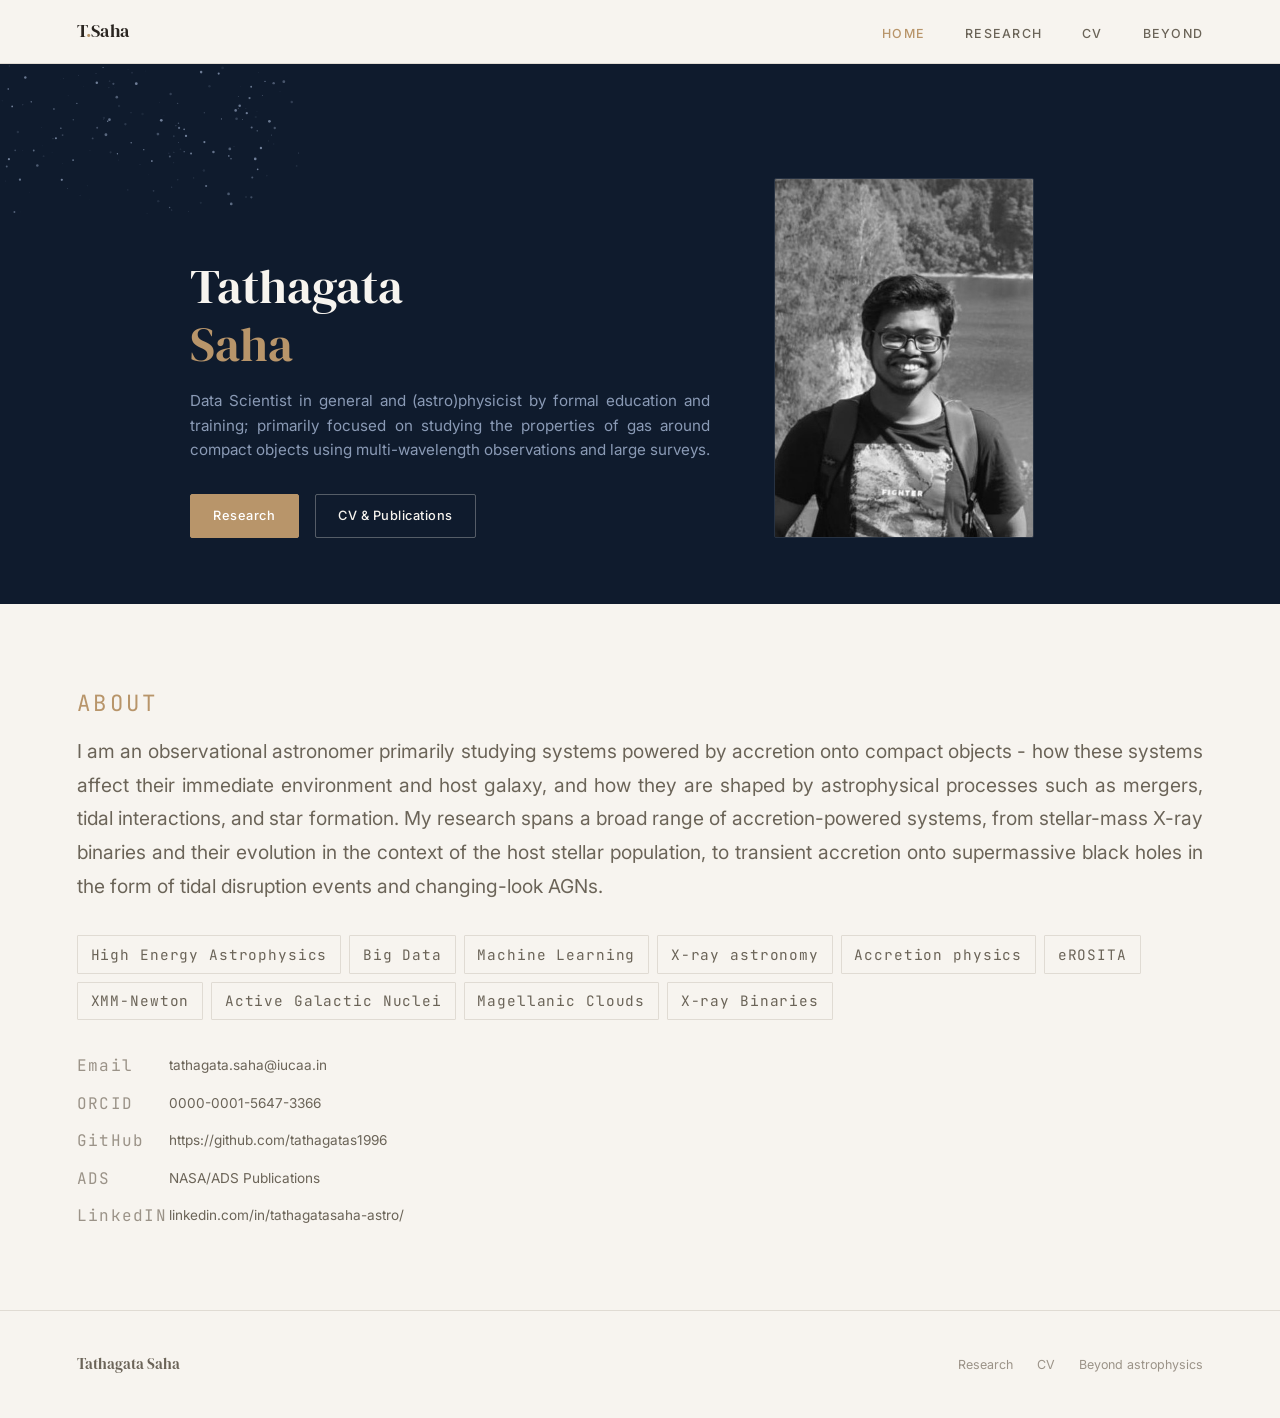
==== index.html @ ab6974c8 "astro_tsaha1996.html --> index.html" ====
<!DOCTYPE html>
<html lang="en">
<head>
  <meta charset="UTF-8" />
  <meta name="viewport" content="width=device-width, initial-scale=1.0" />
  <title>tsaha@astro</title>
  <link rel="preconnect" href="https://fonts.googleapis.com">
  <link rel="preconnect" href="https://fonts.gstatic.com" crossorigin>
  <link href="https://fonts.googleapis.com/css2?family=DM+Serif+Display:ital@0;1&family=Inter:wght@300;400;500&family=JetBrains+Mono:wght@400;500&display=swap" rel="stylesheet">
  <link rel="stylesheet" href="style.css">
</head>
<body>

  <nav>
    <a href="index.html" class="nav-logo">T<span>.</span>Saha</a>
    <ul class="nav-links">
      <li><a href="index.html" class="active">Home</a></li>
      <li><a href="research.html">Research</a></li>
      <li><a href="cv.html">CV</a></li>
      <li><a href="beyond.html">Beyond</a></li>
    </ul>
  </nav>

  <div class="page">

    <!-- ── HERO ── -->
    <div class="hero">
      <canvas id="stars"></canvas>
      <div class="hero-content">
        <div class="hero-inner">
          <div>
            <span class="hero-eyebrow"></span>
            <h1>Tathagata<br><em>Saha</em></h1>
            <p class="hero-role">
              Data Scientist in general and (astro)physicist by formal education and training; primarily focused 
              on studying the properties of gas around compact objects using multi-wavelength observations and large surveys.
            </p>
            <div class="hero-links">
              <a href="research.html" class="btn btn-accent">Research</a>
              <a href="cv.html" class="btn btn-ghost">CV &amp; Publications</a>
            </div>
          </div>
          <img src="photos/TS_photo2.jpeg" alt="Tathagata Saha" style="width:260px;height:360px;object-fit:cover;border-radius:2px;border:1px solid rgba(255,255,255,0.1);" />
        </div>
      </div>
    </div>

    <!-- ── ABOUT ── -->
    <section class="section">
      <div class="container">
        <span class="eyebrow">About</span>
        <div class="about-grid">
          <div>
            <div class="about-bio">
              <p>
                I am an observational astronomer primarily studying systems powered by accretion onto compact objects - 
                how these systems affect their immediate environment and host galaxy, and how they are shaped by astrophysical 
                processes such as mergers, tidal interactions, and star formation. My research spans a broad range of 
                accretion-powered systems, from stellar-mass X-ray binaries and their evolution in the context of the host 
                stellar population, to transient accretion onto supermassive black holes in the form of tidal disruption events 
                and changing-look AGNs.
              </p>
            </div>

            <div class="interest-tags">
              <span class="tag">High Energy Astrophysics</span>
              <span class="tag">Big Data</span>
              <span class="tag">Machine Learning</span>
              <span class="tag">X-ray astronomy</span>
              <span class="tag">Accretion physics</span>
              <span class="tag">eROSITA</span>
              <span class="tag">XMM-Newton</span>
              <span class="tag">Active Galactic Nuclei</span>
              <span class="tag">Magellanic Clouds</span>
              <span class="tag">X-ray Binaries</span>
            </div>

            <div class="profile-links">
              <a href="mailto:tathagata.saha@iucaa.in" class="profile-link">
                <span class="profile-link-label">Email</span>
                tathagata.saha@iucaa.in
              </a>
              <a href="https://orcid.org/0000-0001-5647-3366" target="_blank" class="profile-link">
                <span class="profile-link-label">ORCID</span>
                0000-0001-5647-3366
              </a>
              <a href="https://github.com/tathagatas1996" target="_blank" class="profile-link">
                <span class="profile-link-label">GitHub</span>
                https://github.com/tathagatas1996
              </a>
              <a href="https://ui.adsabs.harvard.edu/search/filter_author_facet_hier_fq_author=NOT&filter_author_facet_hier_fq_author=(*%3A*%20NOT%20author_facet_hier%3A%221%2FSaha%2C%20T%2FSaha%2C%20Timo%20T%22)&filter_author_facet_hier_fq_author=author_facet_hier%3A%220%2FHalder%2C%20S%22&filter_property_fq_property=AND&filter_property_fq_property=property%3A%22refereed%22&fq=%7B!type%3Daqp%20v%3D%24fq_database%7D&fq=%7B!type%3Daqp%20v%3D%24fq_property%7D&fq=%7B!type%3Daqp%20v%3D%24fq_author%7D&fq_author=((*%3A*%20NOT%20author_facet_hier%3A%221%2FSaha%2C%20T%2FSaha%2C%20Timo%20T%22)%20NOT%20author_facet_hier%3A%220%2FHalder%2C%20S%22)&fq_database=database%3Aastronomy&fq_property=(property%3A%22refereed%22)&q=-docs(7a801bd828c899e63b64bc1c3acf485a)%20-docs(64dbdacc08d48df9ea419e4cd76e8936)%20%20author%3A%22Saha%2CT%22&sort=date%20desc%2C%20bibcode%20desc&p_=0" target="_blank" class="profile-link">
                <span class="profile-link-label">ADS</span>
                NASA/ADS Publications
              </a>
              <a href="https://www.linkedin.com/in/tathagatasaha-astro/" target="_blank" class="profile-link">
                <span class="profile-link-label">LinkedIN</span>
                linkedin.com/in/tathagatasaha-astro/
              </a>
            </div>
          </div>

        </div>
      </div>
    </section>

  </div>

  <footer>
    <span class="footer-name">Tathagata Saha</span>
    <div class="footer-links">
      <a href="research.html">Research</a>
      <a href="cv.html">CV</a>
      <a href="beyond.html">Beyond astrophysics</a>
    </div>
  </footer>

  <script>
    const canvas = document.getElementById('stars');
    const ctx = canvas.getContext('2d');
    let stars = [];

    function resize() {
      canvas.width = canvas.offsetWidth;
      canvas.height = canvas.offsetHeight;
    }

    function init() {
      stars = [];
      for (let i = 0; i < 160; i++) {
        stars.push({
          x: Math.random() * canvas.width,
          y: Math.random() * canvas.height,
          r: Math.random() * 1.2 + 0.2,
          a: Math.random(),
          speed: Math.random() * 0.003 + 0.001,
          phase: Math.random() * Math.PI * 2
        });
      }
    }

    function draw(t) {
      ctx.clearRect(0, 0, canvas.width, canvas.height);
      stars.forEach(s => {
        const alpha = (Math.sin(t * s.speed + s.phase) + 1) / 2 * 0.7 + 0.1;
        ctx.beginPath();
        ctx.arc(s.x, s.y, s.r, 0, Math.PI * 2);
        ctx.fillStyle = `rgba(138, 154, 181, ${alpha})`;
        ctx.fill();
      });
      requestAnimationFrame(draw);
    }

    window.addEventListener('resize', () => { resize(); init(); });
    resize(); init();
    requestAnimationFrame(draw);

    if (window.matchMedia('(prefers-reduced-motion: reduce)').matches) {
      cancelAnimationFrame(draw);
      ctx.clearRect(0, 0, canvas.width, canvas.height);
    }
  </script>

</body>
</html>
---- style.css ----
*, *::before, *::after { box-sizing: border-box; margin: 0; padding: 0; }

:root {
  --bg: #f7f4ef;
  --bg-dark: #0f1b2d;
  --text: #2a2520;
  --text-muted: #6b6458;
  --text-light: #9b9388;
  --text-slate: #8a9ab5;
  --accent: #b8956a;
  --accent-light: #f0e8dc;
  --accent-dark: #8a6d4a;
  --border: #e0dbd3;
  --border-dark: #1e3050;
  --navy: #0f1b2d;
  --serif: 'DM Serif Display', Georgia, serif;
  --sans: 'Inter', system-ui, sans-serif;
  --mono: 'JetBrains Mono', monospace;
  --nav-h: 64px;
  --max: 900px;
  --rule: 1px solid var(--border);
}

html { scroll-behavior: smooth; font-size: 16px; }
body { background: var(--bg); color: var(--text); font-family: var(--sans); line-height: 1.75; -webkit-font-smoothing: antialiased; }

/* ── SCROLLBAR ── */
::-webkit-scrollbar { width: 4px; }
::-webkit-scrollbar-track { background: var(--bg); }
::-webkit-scrollbar-thumb { background: var(--border); border-radius: 2px; }

/* ── NAV ── */
nav {
  position: fixed; top: 0; left: 0; right: 0; height: var(--nav-h);
  background: rgba(247, 244, 239, 0.93);
  backdrop-filter: blur(12px);
  border-bottom: var(--rule);
  display: flex; align-items: center; justify-content: space-between;
  padding: 0 max(2rem, 6vw);
  z-index: 200;
}
.nav-logo {
  font-family: var(--serif); font-size: 1.1rem;
  color: var(--text); text-decoration: none;
  letter-spacing: 0.01em;
}
.nav-logo span { color: var(--accent); }
.nav-links { display: flex; gap: 2.5rem; list-style: none; }
.nav-links a {
  font-size: 0.78rem; font-weight: 500;
  text-transform: uppercase; letter-spacing: 0.1em;
  color: var(--text-muted); text-decoration: none;
  transition: color 0.2s;
}
.nav-links a:hover, .nav-links a.active { color: var(--accent); }

/* ── LAYOUT ── */
.page { padding-top: var(--nav-h); }
.container { max-width: 1400px; margin: 0 auto; padding: 0 max(2rem, 6vw); }
.section { padding: 5rem 0; }
.section + .section { border-top: var(--rule); }

/* ── TYPE ── */
h1, h2, h3 { font-family: var(--serif); font-weight: 400; color: var(--text); }
h2 { font-size: 2rem; margin-bottom: 0.3rem; }
.eyebrow {
  font-family: var(--mono); font-size: 1.4rem;
  letter-spacing: 0.15em; text-transform: uppercase;
  color: var(--accent); margin-bottom: 0.75rem; display: block;
}
.section-intro { color: var(--text-muted); font-size: 0.95rem; margin-bottom: 3rem; max-width: 860px; text-align: justify;}

/* ── HERO (index) ── */
.hero {
  background: var(--navy);
  min-height: 60vh;
  display: flex; flex-direction: column; justify-content: center;
  padding: calc(var(--nav-h) + 2rem) max(2rem, 6vw) 3rem;
  position: relative; overflow: hidden;
}
.hero canvas { position: absolute; inset: 0; pointer-events: none; }
.hero-content { position: relative; z-index: 2; max-width: var(--max); margin: 0 auto; width: 100%; }
.hero-eyebrow {
  font-family: var(--mono); font-size: 1.0rem;
  letter-spacing: 0.15em; text-transform: uppercase;
  color: var(--text-slate); margin-bottom: 1.5rem; display: block;
}
.hero h1 {
  font-size: clamp(2rem, 4vw, 3rem);
  font-weight: 300;
  color: #f7f4ef; line-height: 1.2; margin-bottom: 1rem;
}
.hero h1 em { color: var(--accent); font-style: normal; }
.hero-role {
  font-size: 0.95rem; color: var(--text-slate);
  margin-bottom: 2rem; line-height: 1.6; max-width: 520px; text-align: justify
}
.hero-links { display: flex; gap: 1rem; flex-wrap: wrap; }

/* ── PHOTO PLACEHOLDER ── */
.photo-wrap {
  width: 260px; height: 360px;
  border: 1px solid var(--border-dark);
  border-radius: 2px;
  display: flex; flex-direction: column;
  align-items: center; justify-content: center;
  gap: 0.75rem;
  color: var(--text-slate); font-size: 0.75rem;
  font-family: var(--mono); letter-spacing: 0.05em;
  text-align: center; padding: 1.5rem;
  flex-shrink: 0;
}
.photo-wrap svg { opacity: 0.4; }
.hero-inner { display: flex; gap: 4rem; align-items: flex-end; }

/* ── BUTTONS ── */
.btn {
  display: inline-flex; align-items: center; gap: 0.4em;
  padding: 0.6rem 1.4rem; border-radius: 2px;
  font-size: 0.8rem; font-family: var(--sans); font-weight: 500;
  text-decoration: none; letter-spacing: 0.04em;
  transition: all 0.2s; cursor: pointer; border: 1px solid transparent;
}
.btn-accent { background: var(--accent); color: #fff; border-color: var(--accent); }
.btn-accent:hover { background: var(--accent-dark); border-color: var(--accent-dark); }
.btn-ghost { background: transparent; color: #f7f4ef; border-color: rgba(247,244,239,0.3); }
.btn-ghost:hover { border-color: var(--accent); color: var(--accent); }
.btn-outline { background: transparent; color: var(--accent); border-color: var(--accent); }
.btn-outline:hover { background: var(--accent-light); }

/* ── ABOUT (index) ── */
.about-grid { display: grid; grid-template-columns: 1fr; max-width: 150%; gap: 4rem; align-items: start; }
.about-bio { font-size: 1.2rem; color: var(--text-muted); text-align: justify; }
.about-bio p + p { margin-top: 1.1rem; }
.about-photo {
  width: 220px; height: 300px;
  border: 1px solid var(--border);
  border-radius: 2px;
  display: flex; flex-direction: column;
  align-items: center; justify-content: center;
  gap: 0.6rem; color: var(--text-light);
  font-size: 0.72rem; font-family: var(--mono);
  letter-spacing: 0.05em; text-align: center; padding: 1rem;
  background: var(--accent-light);
}

/* INTERESTS */
.interest-tags { display: flex; flex-wrap: wrap; gap: 0.5rem; margin-top: 2rem; }
.tag {
  font-family: var(--mono); font-size: 0.9rem;
  letter-spacing: 0.06em; padding: 0.35rem 0.8rem;
  border: 1px solid var(--border); border-radius: 1px;
  color: var(--text-muted); background: transparent;
  transition: all 0.2s;
}
.tag:hover { border-color: var(--accent); color: var(--accent); }

/* ── EXTERNAL LINKS ── */
.profile-links { display: flex; flex-direction: column; gap: 0.6rem; margin-top: 2rem; }
.profile-link {
  display: flex; align-items: center; gap: 0.75rem;
  font-size: 0.85rem; color: var(--text-muted); text-decoration: none;
  transition: color 0.2s;
}
.profile-link:hover { color: var(--accent); }
.profile-link-label { font-family: var(--mono); font-size: 1.0rem; letter-spacing: 0.08em; color: var(--text-light); width: 80px; flex-shrink: 0; }

/* ── RESEARCH PAGE ── */
.research-block {  font-size: 1.05rem; color: var(--text-muted); max-width: 1000px; line-height: 1.85; text-align: justify;}
.research-block h3 { font-size: 1.4rem; margin-bottom: 0.75rem; }
.vertical-rule { border-left: 2px solid var(--accent); padding-left: 1.5rem; }
.instrument-list { display: flex; flex-wrap: wrap; gap: 0.5rem; margin-top: 1rem; }

/* ── PUBLICATIONS ── */
.pub-list { display: flex; flex-direction: column; gap: 0; }
.pub {
  padding: 1.75rem 0;
  border-bottom: var(--rule);
  display: grid; grid-template-columns: 60px 1fr; gap: 0 1.5rem;
}
.pub:first-child { border-top: var(--rule); }
.pub-year { font-family: var(--mono); font-size: 0.72rem; color: var(--text-light); padding-top: 0.25rem; }
.pub h3 { font-family: var(--sans); font-size: 0.975rem; font-weight: 500; line-height: 1.45; margin-bottom: 0.35rem; }
.pub-authors { font-size: 0.82rem; color: var(--text-muted); margin-bottom: 0.6rem; }
.pub-authors strong { color: var(--text); }
.pub-venue { font-family: var(--mono); font-size: 0.68rem; letter-spacing: 0.06em; color: var(--accent); margin-bottom: 0.6rem; display: block; }
.pub-links { display: flex; gap: 1rem; }
.pub-link { font-size: 0.78rem; font-weight: 500; color: var(--accent); text-decoration: none; border-bottom: 1px solid transparent; transition: border-color 0.2s; }
.pub-link:hover { border-color: var(--accent); }

/* ── CV PAGE ── */
.cv-grid { display: grid; grid-template-columns: 80px 1fr; gap: 0 3rem; max-width: 200%; }
.cv-sidebar { border-right: var(--rule); padding-right: 2rem; }
.cv-nav { list-style: none; display: flex; flex-direction: column; gap: 0.35rem; position: sticky; top: calc(var(--nav-h) + 2rem); }
.cv-nav a { font-size: 0.78rem; color: var(--text-muted); text-decoration: none; transition: color 0.2s; }
.cv-nav a:hover { color: var(--accent); }
.cv-body { padding-left: 0; }
.cv-section { margin-bottom: 3rem; }
.cv-section-title { font-family: var(--mono); font-size: 0.68rem; letter-spacing: 0.15em; text-transform: uppercase; color: var(--accent); border-bottom: var(--rule); padding-bottom: 0.5rem; margin-bottom: 1.5rem; }
.cv-item { display: grid; grid-template-columns: 120px 1fr; gap: 0 1.5rem; margin-bottom: 1.25rem; }
.cv-year { font-family: var(--mono); font-size: 0.72rem; color: var(--text-light); padding-top: 0.2rem; }
.cv-item h3 { font-family: var(--sans); font-size: 0.95rem; font-weight: 500; margin-bottom: 0.2rem; }
.cv-item p { font-size: 0.85rem; color: var(--text-muted); }

/* ── BEYOND PAGE ── */
.beyond-bio { font-size: 1.05rem; color: var(--text-muted); max-width: 800px; line-height: 1.85; text-align: justify; }
.beyond-bio p + p { margin-top: 1.1rem; }
.photo-theme { margin-bottom: 6rem; }
.photo-theme-title { font-family: var(--serif); font-size: 1.3rem; margin-bottom: 0.4rem; }
.photo-theme-sub { font-size: 0.82rem; color: var(--text-light); font-family: var(--mono); letter-spacing: 0.06em; margin-bottom: 1.5rem; display: block; }
.photo-grid { display: grid; grid-template-columns: repeat(8, 8fr); gap: 1.8rem; row-gap: 2.8rem; }
.photo-slot {
  aspect-ratio: 4/3; background: var(--accent-light);
  border: 1px dashed var(--border); border-radius: 2px;
  display: flex; flex-direction: column; align-items: center; justify-content: center;
  gap: 0.5rem; color: var(--text-light); font-size: 0.7rem;
  font-family: var(--mono); text-align: center; padding: 1rem;
}
.photo-slot-city { font-size: 0.65rem; letter-spacing: 0.08em; text-transform: uppercase; color: var(--text-light); }

/* ── FOOTER ── */
footer {
  border-top: var(--rule); padding: 2.5rem max(2rem, 6vw);
  display: flex; align-items: center; justify-content: space-between; flex-wrap: wrap; gap: 1rem;
}
.footer-name { font-family: var(--serif); font-size: 0.95rem; color: var(--text-muted); }
.footer-links { display: flex; gap: 1.5rem; }
.footer-links a { font-size: 0.78rem; color: var(--text-light); text-decoration: none; transition: color 0.2s; }
.footer-links a:hover { color: var(--accent); }

/* ── RESPONSIVE ── */
@media (max-width: 680px) {
  .about-grid { grid-template-columns: 1fr; }
  .about-photo { width: 100%; }
  .hero-inner { flex-direction: column; gap: 2rem; }
  .photo-wrap { width: 100%; height: 240px; }
  .cv-grid { grid-template-columns: 1fr; }
  .cv-sidebar { border-right: none; border-bottom: var(--rule); padding-right: 0; padding-bottom: 1.5rem; margin-bottom: 1.5rem; }
  .cv-nav { flex-direction: row; flex-wrap: wrap; gap: 0.75rem; position: static; }
  .pub { grid-template-columns: 1fr; }
  .pub-year { margin-bottom: 0.25rem; }
  .cv-item { grid-template-columns: 1fr; }
}
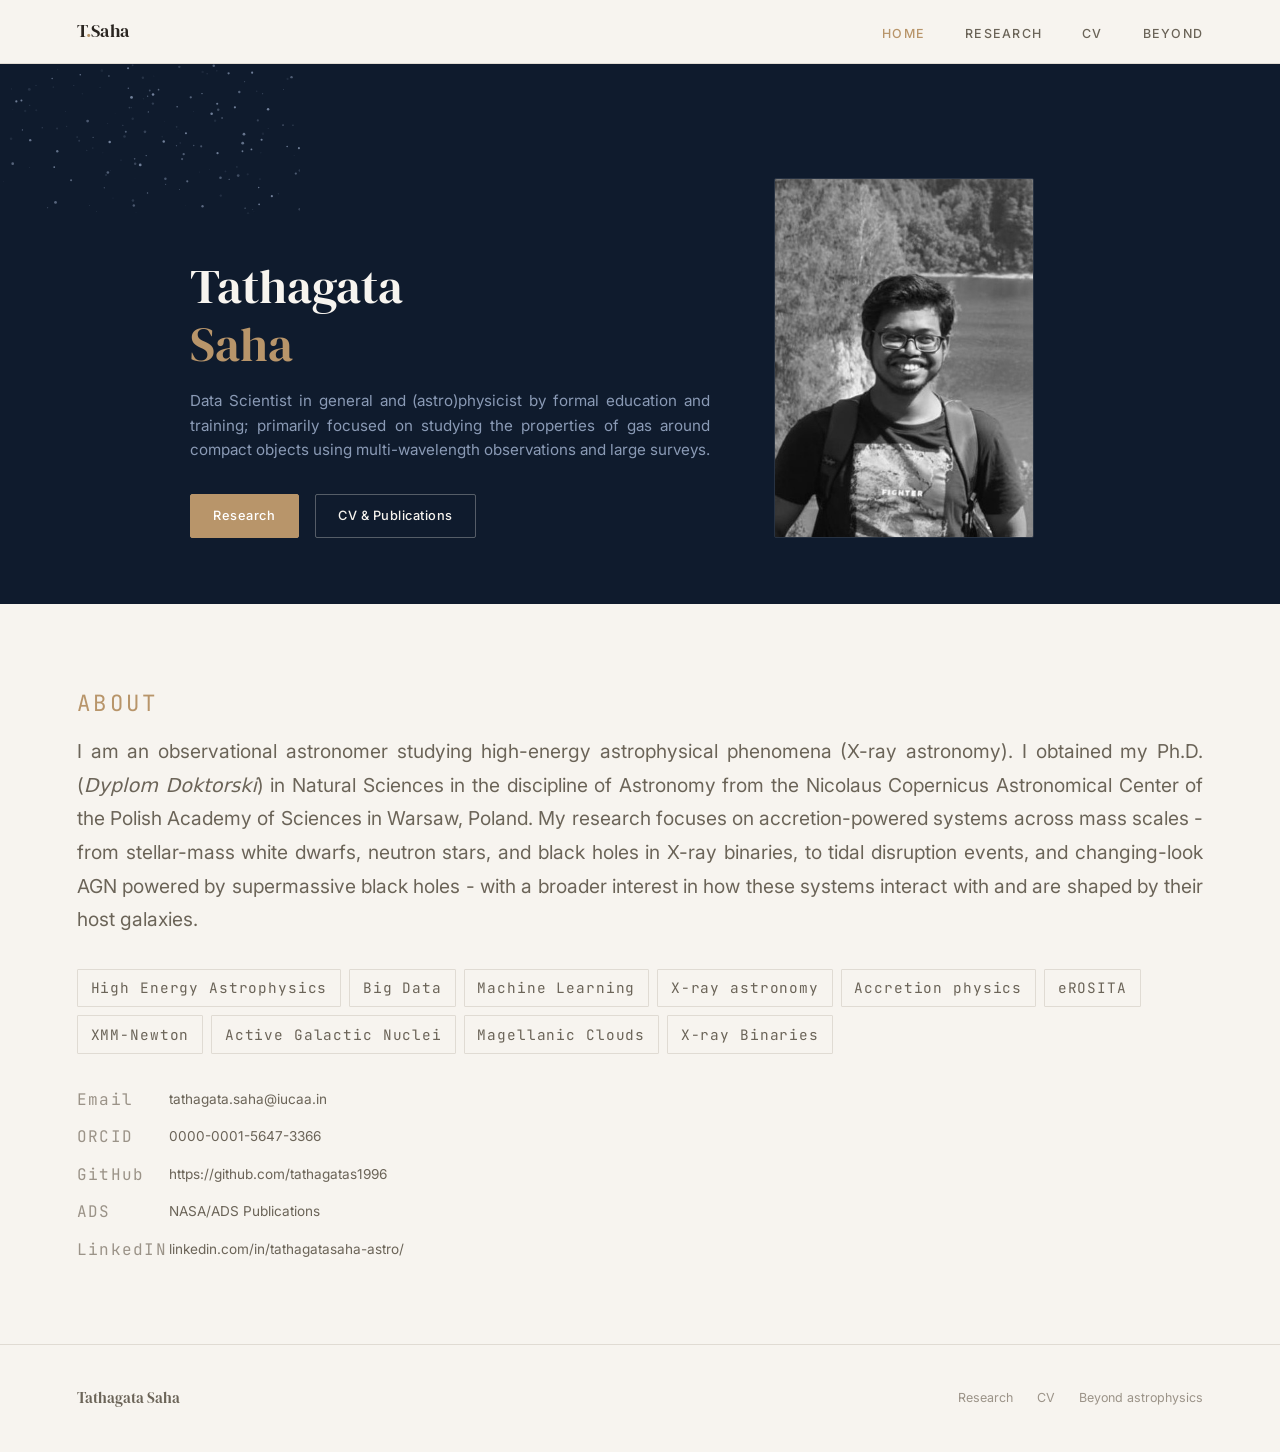
==== commit 7ed2da53: "index page modified Sept 2, 2026." ====
--- a/index.html
+++ b/index.html
@@ -53,12 +53,13 @@
           <div>
             <div class="about-bio">
               <p>
-                I am an observational astronomer primarily studying systems powered by accretion onto compact objects - 
-                how these systems affect their immediate environment and host galaxy, and how they are shaped by astrophysical 
-                processes such as mergers, tidal interactions, and star formation. My research spans a broad range of 
-                accretion-powered systems, from stellar-mass X-ray binaries and their evolution in the context of the host 
-                stellar population, to transient accretion onto supermassive black holes in the form of tidal disruption events 
-                and changing-look AGNs.
+                  I am an observational astronomer studying high-energy astrophysical phenomena (X-ray astronomy). 
+                  I obtained my Ph.D. (<em>Dyplom Doktorski</em>) in Natural Sciences in the discipline of Astronomy 
+                  from the Nicolaus Copernicus Astronomical Center of the Polish Academy of Sciences in Warsaw, Poland. 
+                  My research focuses on accretion-powered systems across mass scales - from stellar-mass white dwarfs, 
+                  neutron stars, and black holes in X-ray binaries, to tidal disruption events, and 
+                  changing-look AGN powered by supermassive black holes - with a broader interest in how these systems 
+                  interact with and are shaped by their host galaxies.
               </p>
             </div>
 
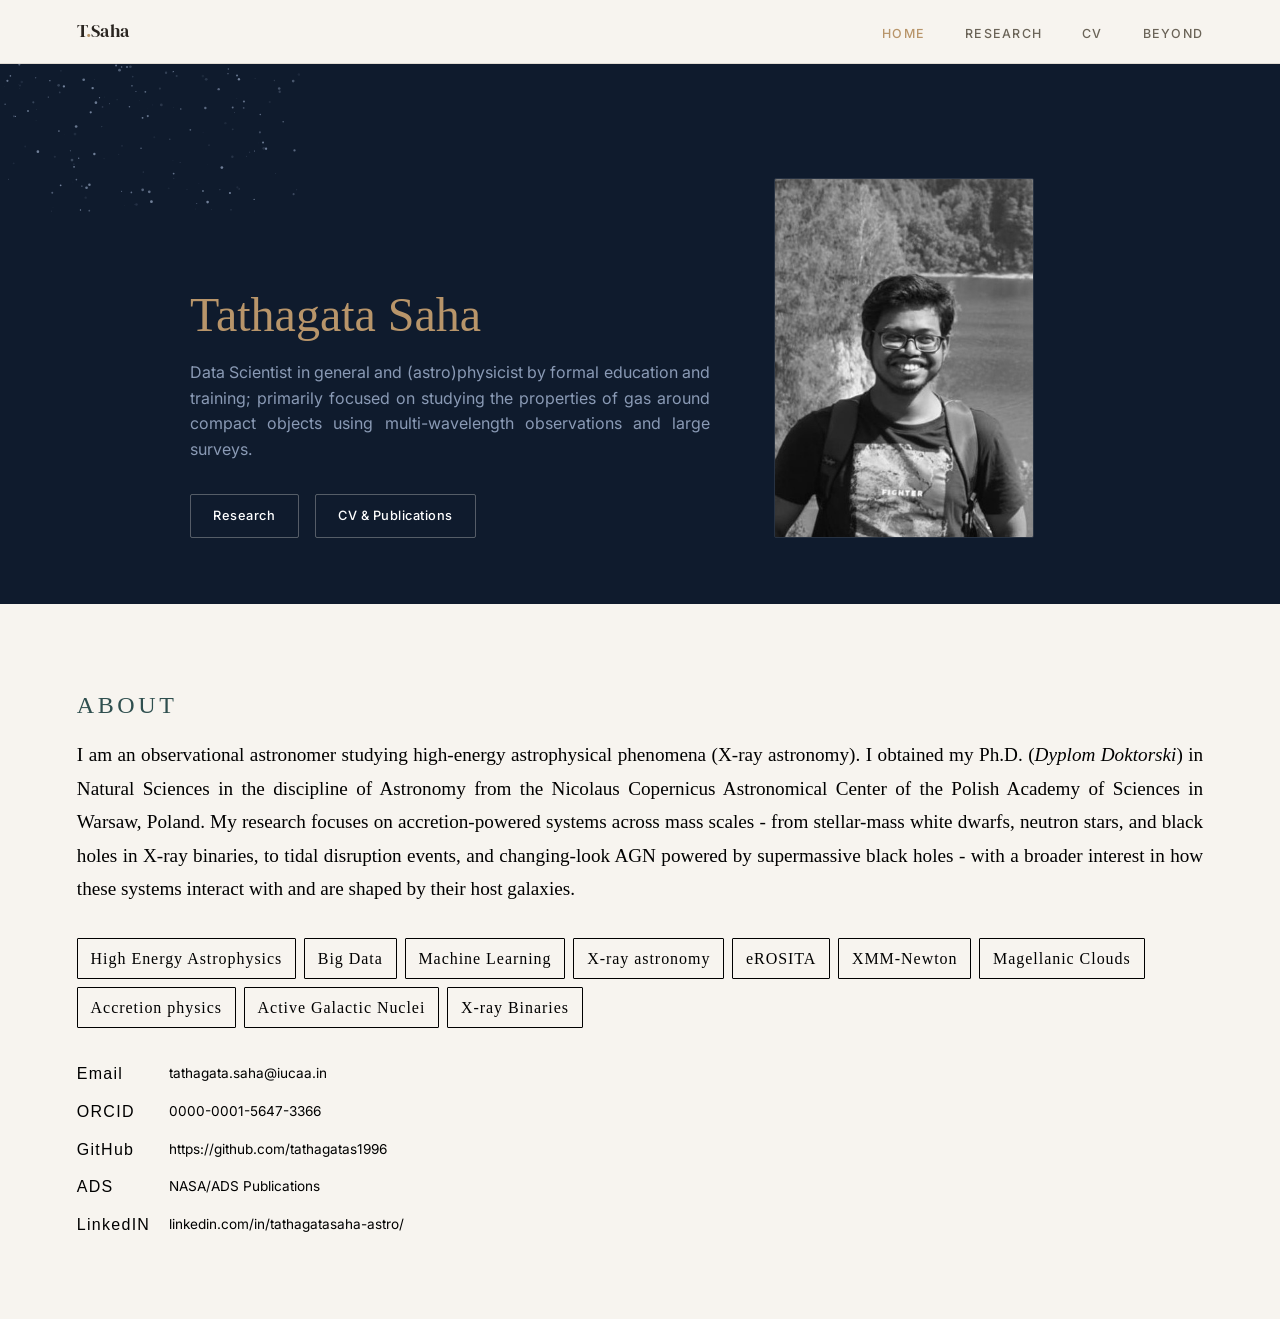
==== commit 772b62b5: "Formatting changes." ====
--- a/index.html
+++ b/index.html
@@ -30,14 +30,14 @@
         <div class="hero-inner">
           <div>
             <span class="hero-eyebrow"></span>
-            <h1>Tathagata<br><em>Saha</em></h1>
-            <p class="hero-role">
+            <h1 style="font-family: Garamond"><em> Tathagata Saha</em></h1>
+            <p class="hero-role" style="font-size: 1.0rem;">
               Data Scientist in general and (astro)physicist by formal education and training; primarily focused 
               on studying the properties of gas around compact objects using multi-wavelength observations and large surveys.
             </p>
             <div class="hero-links">
-              <a href="research.html" class="btn btn-accent">Research</a>
-              <a href="cv.html" class="btn btn-ghost">CV &amp; Publications</a>
+              <a href="research.html" class="btn btn-ghost" style="color:white">Research</a>
+              <a href="cv.html" class="btn btn-ghost" style="color:white">CV &amp; Publications</a>
             </div>
           </div>
           <img src="photos/TS_photo2.jpeg" alt="Tathagata Saha" style="width:260px;height:360px;object-fit:cover;border-radius:2px;border:1px solid rgba(255,255,255,0.1);" />
@@ -48,10 +48,10 @@
     <!-- ── ABOUT ── -->
     <section class="section">
       <div class="container">
-        <span class="eyebrow">About</span>
+        <span class="eyebrow" style="font-size: 1.5rem; font-family: Calibri; color: darkslategray">About</span>
         <div class="about-grid">
           <div>
-            <div class="about-bio">
+            <div class="about-bio" style="font-family: Calibri;color:black; font-size: 1.2rem">
               <p>
                   I am an observational astronomer studying high-energy astrophysical phenomena (X-ray astronomy). 
                   I obtained my Ph.D. (<em>Dyplom Doktorski</em>) in Natural Sciences in the discipline of Astronomy 
@@ -64,37 +64,37 @@
             </div>
 
             <div class="interest-tags">
-              <span class="tag">High Energy Astrophysics</span>
-              <span class="tag">Big Data</span>
-              <span class="tag">Machine Learning</span>
-              <span class="tag">X-ray astronomy</span>
-              <span class="tag">Accretion physics</span>
-              <span class="tag">eROSITA</span>
-              <span class="tag">XMM-Newton</span>
-              <span class="tag">Active Galactic Nuclei</span>
-              <span class="tag">Magellanic Clouds</span>
-              <span class="tag">X-ray Binaries</span>
+              <span class="tag" style="font-family: Calibri; color:black; font-size: 1.0rem">High Energy Astrophysics</span>
+              <span class="tag" style="font-family: Calibri; color:black; font-size: 1.0rem">Big Data</span>
+              <span class="tag" style="font-family: Calibri; color:black; font-size: 1.0rem">Machine Learning</span>
+              <span class="tag" style="font-family: Calibri; color:black; font-size: 1.0rem">X-ray astronomy</span>
+              <span class="tag" style="font-family: Calibri; color:black; font-size: 1.0rem">eROSITA</span>
+              <span class="tag" style="font-family: Calibri; color:black; font-size: 1.0rem">XMM-Newton</span>
+              <span class="tag" style="font-family: Calibri; color:black; font-size: 1.0rem">Magellanic Clouds</span>
+              <span class="tag" style="font-family: Calibri; color:black; font-size: 1.0rem">Accretion physics</span>
+              <span class="tag" style="font-family: Calibri; color:black; font-size: 1.0rem">Active Galactic Nuclei</span>
+              <span class="tag" style="font-family: Calibri; color:black; font-size: 1.0rem">X-ray Binaries</span>
             </div>
 
             <div class="profile-links">
-              <a href="mailto:tathagata.saha@iucaa.in" class="profile-link">
-                <span class="profile-link-label">Email</span>
+              <a href="mailto:tathagata.saha@iucaa.in" class="profile-link", style="color:black">
+                <span class="profile-link-label" style="font-family:Arial, sans-serif; color:black">Email</span>
                 tathagata.saha@iucaa.in
               </a>
-              <a href="https://orcid.org/0000-0001-5647-3366" target="_blank" class="profile-link">
-                <span class="profile-link-label">ORCID</span>
+              <a href="https://orcid.org/0000-0001-5647-3366" target="_blank" class="profile-link", style="color:black">
+                <span class="profile-link-label" style="font-family:Arial, sans-serif; color:black">ORCID</span>
                 0000-0001-5647-3366
               </a>
-              <a href="https://github.com/tathagatas1996" target="_blank" class="profile-link">
-                <span class="profile-link-label">GitHub</span>
+              <a href="https://github.com/tathagatas1996" target="_blank" class="profile-link", style="color:black">
+                <span class="profile-link-label" style="font-family:Arial, sans-serif; color:black">GitHub</span>
                 https://github.com/tathagatas1996
               </a>
-              <a href="https://ui.adsabs.harvard.edu/search/filter_author_facet_hier_fq_author=NOT&filter_author_facet_hier_fq_author=(*%3A*%20NOT%20author_facet_hier%3A%221%2FSaha%2C%20T%2FSaha%2C%20Timo%20T%22)&filter_author_facet_hier_fq_author=author_facet_hier%3A%220%2FHalder%2C%20S%22&filter_property_fq_property=AND&filter_property_fq_property=property%3A%22refereed%22&fq=%7B!type%3Daqp%20v%3D%24fq_database%7D&fq=%7B!type%3Daqp%20v%3D%24fq_property%7D&fq=%7B!type%3Daqp%20v%3D%24fq_author%7D&fq_author=((*%3A*%20NOT%20author_facet_hier%3A%221%2FSaha%2C%20T%2FSaha%2C%20Timo%20T%22)%20NOT%20author_facet_hier%3A%220%2FHalder%2C%20S%22)&fq_database=database%3Aastronomy&fq_property=(property%3A%22refereed%22)&q=-docs(7a801bd828c899e63b64bc1c3acf485a)%20-docs(64dbdacc08d48df9ea419e4cd76e8936)%20%20author%3A%22Saha%2CT%22&sort=date%20desc%2C%20bibcode%20desc&p_=0" target="_blank" class="profile-link">
-                <span class="profile-link-label">ADS</span>
+              <a href="https://ui.adsabs.harvard.edu/search/filter_author_facet_hier_fq_author=NOT&filter_author_facet_hier_fq_author=(*%3A*%20NOT%20author_facet_hier%3A%221%2FSaha%2C%20T%2FSaha%2C%20Timo%20T%22)&filter_author_facet_hier_fq_author=author_facet_hier%3A%220%2FHalder%2C%20S%22&filter_property_fq_property=AND&filter_property_fq_property=property%3A%22refereed%22&fq=%7B!type%3Daqp%20v%3D%24fq_database%7D&fq=%7B!type%3Daqp%20v%3D%24fq_property%7D&fq=%7B!type%3Daqp%20v%3D%24fq_author%7D&fq_author=((*%3A*%20NOT%20author_facet_hier%3A%221%2FSaha%2C%20T%2FSaha%2C%20Timo%20T%2２)%２０NOT％２０author_facet_hier％３Ａ％２２０％２ＦHalder％２Ｃ％２０S％２２)&fq_database=database％３Aastronomy&fq_property=(property％３Ａ％２２refereed％２２)&q=-docs(7a801bd828c899e63b64bc1c3acf485a)%２０-docs(64dbdacc08d48df9ea419e4cd76e8936)%２０％２０author％３Ａ％２２Saha％２CT％２２&sort=date％２０desc％２C％２０bibcode％２０desc&p_=0" target="_blank" class="profile-link" style="color:black">
+                <span class="profile-link-label" style="font-family:Arial, sans-serif; color:black">ADS</span>
                 NASA/ADS Publications
               </a>
-              <a href="https://www.linkedin.com/in/tathagatasaha-astro/" target="_blank" class="profile-link">
-                <span class="profile-link-label">LinkedIN</span>
+              <a href="https://www.linkedin.com/in/tathagatasaha-astro/" target="_blank" class="profile-link" style="color:black">
+                <span class="profile-link-label" style="font-family:Arial, sans-serif; color:black">LinkedIN</span>
                 linkedin.com/in/tathagatasaha-astro/
               </a>
             </div>
@@ -106,14 +106,6 @@
 
   </div>
 
-  <footer>
-    <span class="footer-name">Tathagata Saha</span>
-    <div class="footer-links">
-      <a href="research.html">Research</a>
-      <a href="cv.html">CV</a>
-      <a href="beyond.html">Beyond astrophysics</a>
-    </div>
-  </footer>
 
   <script>
     const canvas = document.getElementById('stars');
--- a/style.css
+++ b/style.css
@@ -24,12 +24,12 @@
 html { scroll-behavior: smooth; font-size: 16px; }
 body { background: var(--bg); color: var(--text); font-family: var(--sans); line-height: 1.75; -webkit-font-smoothing: antialiased; }
 
-/* ── SCROLLBAR ── */
+/* -- SCROLLBAR -- */
 ::-webkit-scrollbar { width: 4px; }
 ::-webkit-scrollbar-track { background: var(--bg); }
 ::-webkit-scrollbar-thumb { background: var(--border); border-radius: 2px; }
 
-/* ── NAV ── */
+/* -- NAV -- */
 nav {
   position: fixed; top: 0; left: 0; right: 0; height: var(--nav-h);
   background: rgba(247, 244, 239, 0.93);
@@ -97,7 +97,7 @@
 }
 .hero-links { display: flex; gap: 1rem; flex-wrap: wrap; }
 
-/* ── PHOTO PLACEHOLDER ── */
+/* -- PHOTO PLACEHOLDER -- */
 .photo-wrap {
   width: 260px; height: 360px;
   border: 1px solid var(--border-dark);
@@ -113,7 +113,7 @@
 .photo-wrap svg { opacity: 0.4; }
 .hero-inner { display: flex; gap: 4rem; align-items: flex-end; }
 
-/* ── BUTTONS ── */
+/* -- BUTTONS -- */
 .btn {
   display: inline-flex; align-items: center; gap: 0.4em;
   padding: 0.6rem 1.4rem; border-radius: 2px;
@@ -128,7 +128,7 @@
 .btn-outline { background: transparent; color: var(--accent); border-color: var(--accent); }
 .btn-outline:hover { background: var(--accent-light); }
 
-/* ── ABOUT (index) ── */
+/* -- ABOUT (index) -- */
 .about-grid { display: grid; grid-template-columns: 1fr; max-width: 150%; gap: 4rem; align-items: start; }
 .about-bio { font-size: 1.2rem; color: var(--text-muted); text-align: justify; }
 .about-bio p + p { margin-top: 1.1rem; }
@@ -149,7 +149,7 @@
 .tag {
   font-family: var(--mono); font-size: 0.9rem;
   letter-spacing: 0.06em; padding: 0.35rem 0.8rem;
-  border: 1px solid var(--border); border-radius: 1px;
+  border: 1.0px solid; border-radius: 1px; 
   color: var(--text-muted); background: transparent;
   transition: all 0.2s;
 }
@@ -165,13 +165,13 @@
 .profile-link:hover { color: var(--accent); }
 .profile-link-label { font-family: var(--mono); font-size: 1.0rem; letter-spacing: 0.08em; color: var(--text-light); width: 80px; flex-shrink: 0; }
 
-/* ── RESEARCH PAGE ── */
+/* -- RESEARCH PAGE -- */
 .research-block {  font-size: 1.05rem; color: var(--text-muted); max-width: 1000px; line-height: 1.85; text-align: justify;}
 .research-block h3 { font-size: 1.4rem; margin-bottom: 0.75rem; }
 .vertical-rule { border-left: 2px solid var(--accent); padding-left: 1.5rem; }
 .instrument-list { display: flex; flex-wrap: wrap; gap: 0.5rem; margin-top: 1rem; }
 
-/* ── PUBLICATIONS ── */
+/* -- PUBLICATIONS -- */
 .pub-list { display: flex; flex-direction: column; gap: 0; }
 .pub {
   padding: 1.75rem 0;
@@ -179,16 +179,16 @@
   display: grid; grid-template-columns: 60px 1fr; gap: 0 1.5rem;
 }
 .pub:first-child { border-top: var(--rule); }
-.pub-year { font-family: var(--mono); font-size: 0.72rem; color: var(--text-light); padding-top: 0.25rem; }
-.pub h3 { font-family: var(--sans); font-size: 0.975rem; font-weight: 500; line-height: 1.45; margin-bottom: 0.35rem; }
-.pub-authors { font-size: 0.82rem; color: var(--text-muted); margin-bottom: 0.6rem; }
+.pub-year { font-family: Calibri; font-size: 0.975rem; color: black; padding-top: 0.25rem; }
+.pub h3 { font-family:  Calibri; font-size: 0.975rem; font-weight: 500; line-height: 1.45; margin-bottom: 0.35rem; }
+.pub-authors { font-family: Calibri; font-size: 0.975rem; color: black; margin-bottom: 0.6rem; }
 .pub-authors strong { color: var(--text); }
-.pub-venue { font-family: var(--mono); font-size: 0.68rem; letter-spacing: 0.06em; color: var(--accent); margin-bottom: 0.6rem; display: block; }
+.pub-venue { font-family: Calibri; font-size: 0.975rem; letter-spacing: 0.06em; color: DarkSlateGrey; margin-bottom: 0.6rem; display: block; }
 .pub-links { display: flex; gap: 1rem; }
-.pub-link { font-size: 0.78rem; font-weight: 500; color: var(--accent); text-decoration: none; border-bottom: 1px solid transparent; transition: border-color 0.2s; }
-.pub-link:hover { border-color: var(--accent); }
-
-/* ── CV PAGE ── */
+.pub-link { font-family: Calibri; font-size: 0.975rem; font-weight: 500; color: DarkSlateGrey; text-decoration: none; border-bottom: 1px solid transparent; transition: border-color 0.2s; }
+.pub-link:hover { border-color: DarkSlateGrey; }
+
+/* -- CV PAGE -- */
 .cv-grid { display: grid; grid-template-columns: 80px 1fr; gap: 0 3rem; max-width: 200%; }
 .cv-sidebar { border-right: var(--rule); padding-right: 2rem; }
 .cv-nav { list-style: none; display: flex; flex-direction: column; gap: 0.35rem; position: sticky; top: calc(var(--nav-h) + 2rem); }
@@ -202,8 +202,8 @@
 .cv-item h3 { font-family: var(--sans); font-size: 0.95rem; font-weight: 500; margin-bottom: 0.2rem; }
 .cv-item p { font-size: 0.85rem; color: var(--text-muted); }
 
-/* ── BEYOND PAGE ── */
-.beyond-bio { font-size: 1.05rem; color: var(--text-muted); max-width: 800px; line-height: 1.85; text-align: justify; }
+/* -- BEYOND PAGE -- */
+.beyond-bio { font-size: 1.05rem; color: black; max-width: 800px; line-height: 1.85; text-align: justify; }
 .beyond-bio p + p { margin-top: 1.1rem; }
 .photo-theme { margin-bottom: 6rem; }
 .photo-theme-title { font-family: var(--serif); font-size: 1.3rem; margin-bottom: 0.4rem; }
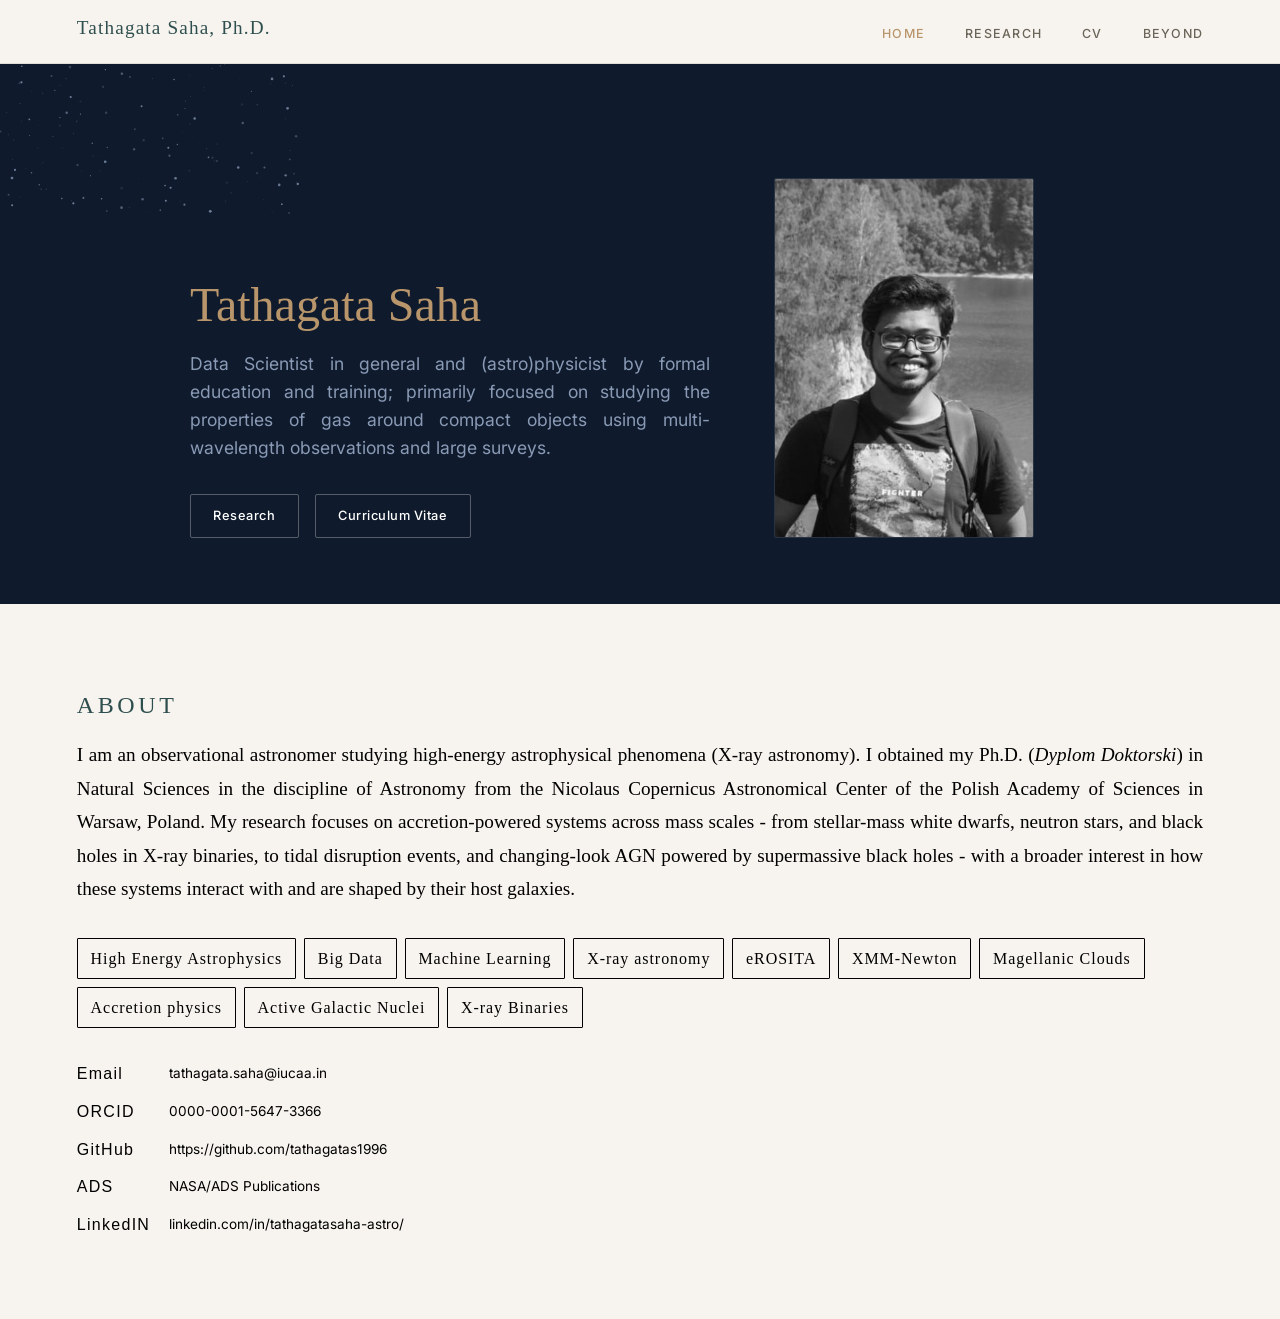
==== commit 0d9237dd: "formatting changes" ====
--- a/index.html
+++ b/index.html
@@ -12,7 +12,7 @@
 <body>
 
   <nav>
-    <a href="index.html" class="nav-logo">T<span>.</span>Saha</a>
+    <a href="index.html" class="nav-logo", style="font-family: Calibri; font-size: 1.2rem; color: darkslategray; text-decoration: none; letter-spacing: 0.06em; display: inline-block; margin-bottom: 0.5rem;"> Tathagata Saha, Ph.D.</a>
     <ul class="nav-links">
       <li><a href="index.html" class="active">Home</a></li>
       <li><a href="research.html">Research</a></li>
@@ -31,13 +31,13 @@
           <div>
             <span class="hero-eyebrow"></span>
             <h1 style="font-family: Garamond"><em> Tathagata Saha</em></h1>
-            <p class="hero-role" style="font-size: 1.0rem;">
+            <p class="hero-role" style="font-size: 1.1rem;">
               Data Scientist in general and (astro)physicist by formal education and training; primarily focused 
               on studying the properties of gas around compact objects using multi-wavelength observations and large surveys.
             </p>
             <div class="hero-links">
               <a href="research.html" class="btn btn-ghost" style="color:white">Research</a>
-              <a href="cv.html" class="btn btn-ghost" style="color:white">CV &amp; Publications</a>
+              <a href="cv.html" class="btn btn-ghost" style="color:white">Curriculum Vitae</a>
             </div>
           </div>
           <img src="photos/TS_photo2.jpeg" alt="Tathagata Saha" style="width:260px;height:360px;object-fit:cover;border-radius:2px;border:1px solid rgba(255,255,255,0.1);" />
--- a/style.css
+++ b/style.css
@@ -190,17 +190,17 @@
 
 /* -- CV PAGE -- */
 .cv-grid { display: grid; grid-template-columns: 80px 1fr; gap: 0 3rem; max-width: 200%; }
-.cv-sidebar { border-right: var(--rule); padding-right: 2rem; }
+.cv-sidebar { border-right: var(--accent); padding-right: 4rem; }
 .cv-nav { list-style: none; display: flex; flex-direction: column; gap: 0.35rem; position: sticky; top: calc(var(--nav-h) + 2rem); }
-.cv-nav a { font-size: 0.78rem; color: var(--text-muted); text-decoration: none; transition: color 0.2s; }
+.cv-nav a { font-size: 0.82rem; color: black; text-decoration: none; transition: color 0.2s; border-right: 8px solid transparent; padding-right: 1.5rem; }
 .cv-nav a:hover { color: var(--accent); }
-.cv-body { padding-left: 0; }
+.cv-body { padding-left: 2.0rem; font-size: 1.0rem; color: black; }
 .cv-section { margin-bottom: 3rem; }
-.cv-section-title { font-family: var(--mono); font-size: 0.68rem; letter-spacing: 0.15em; text-transform: uppercase; color: var(--accent); border-bottom: var(--rule); padding-bottom: 0.5rem; margin-bottom: 1.5rem; }
-.cv-item { display: grid; grid-template-columns: 120px 1fr; gap: 0 1.5rem; margin-bottom: 1.25rem; }
-.cv-year { font-family: var(--mono); font-size: 0.72rem; color: var(--text-light); padding-top: 0.2rem; }
-.cv-item h3 { font-family: var(--sans); font-size: 0.95rem; font-weight: 500; margin-bottom: 0.2rem; }
-.cv-item p { font-size: 0.85rem; color: var(--text-muted); }
+.cv-section-title { font-family: Calibri; font-size: 1.0rem; letter-spacing: 0.15em; text-transform: uppercase; color: var(--accent); border-bottom: var(--rule); padding-bottom: 0.5rem; margin-bottom: 1.5rem; }
+.cv-item { display: grid; grid-template-columns: 120px 1fr; gap: 0 1.5rem; margin-bottom: 1.25rem; font-size: 0.85rem; color: black; }
+.cv-year { font-family: Calibri; font-size: 1.0rem; color: var(--text-light); padding-top: 0.2rem; }
+.cv-item h3 { font-family: Calibri; font-size: 1.0rem; font-weight: 500; margin-bottom: 0.2rem; }
+.cv-item p { font-size: 1.0rem; color: var(--text-muted); }
 
 /* -- BEYOND PAGE -- */
 .beyond-bio { font-size: 1.05rem; color: black; max-width: 800px; line-height: 1.85; text-align: justify; }
@@ -218,7 +218,7 @@
 }
 .photo-slot-city { font-size: 0.65rem; letter-spacing: 0.08em; text-transform: uppercase; color: var(--text-light); }
 
-/* ── FOOTER ── */
+/* -- FOOTER ── */
 footer {
   border-top: var(--rule); padding: 2.5rem max(2rem, 6vw);
   display: flex; align-items: center; justify-content: space-between; flex-wrap: wrap; gap: 1rem;
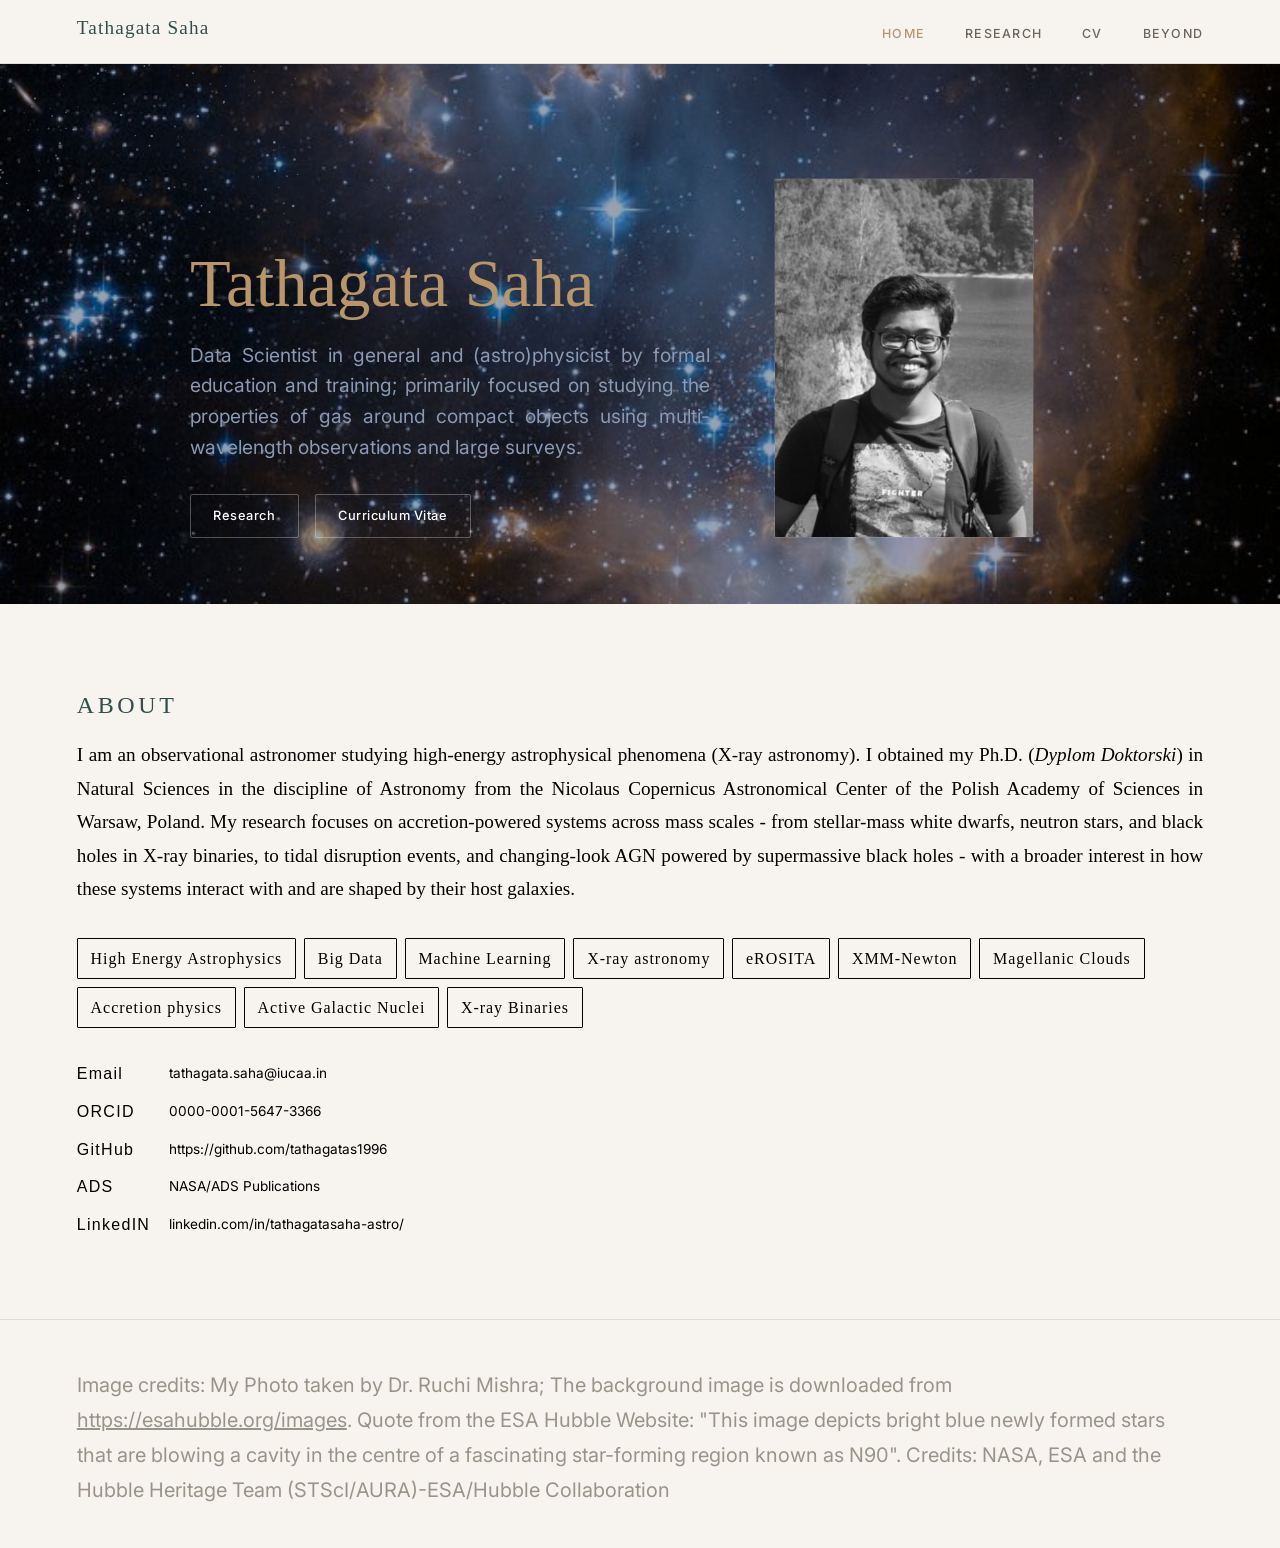
==== commit 5d76f6db: "change in into page." ====
--- a/index.html
+++ b/index.html
@@ -12,7 +12,7 @@
 <body>
 
   <nav>
-    <a href="index.html" class="nav-logo", style="font-family: Calibri; font-size: 1.2rem; color: darkslategray; text-decoration: none; letter-spacing: 0.06em; display: inline-block; margin-bottom: 0.5rem;"> Tathagata Saha, Ph.D.</a>
+    <a href="index.html" class="nav-logo", style="font-family: Calibri; font-size: 1.2rem; color: darkslategray; text-decoration: none; letter-spacing: 0.06em; display: inline-block; margin-bottom: 0.5rem;"> Tathagata Saha</a>
     <ul class="nav-links">
       <li><a href="index.html" class="active">Home</a></li>
       <li><a href="research.html">Research</a></li>
@@ -24,14 +24,14 @@
   <div class="page">
 
     <!-- ── HERO ── -->
-    <div class="hero">
+    <div class="hero" style="background-image: url('photos/heic0702a.jpg'); background-size: cover; background-position: center; background-repeat: no-repeat; background-blend-mode: overlay;">
       <canvas id="stars"></canvas>
       <div class="hero-content">
         <div class="hero-inner">
           <div>
             <span class="hero-eyebrow"></span>
-            <h1 style="font-family: Garamond"><em> Tathagata Saha</em></h1>
-            <p class="hero-role" style="font-size: 1.1rem;">
+            <h1 style="font-family: Calibri; font-size: 50pt;"><em> Tathagata Saha</em></h1>
+            <p class="hero-role" style="font-size: 1.2rem;">
               Data Scientist in general and (astro)physicist by formal education and training; primarily focused 
               on studying the properties of gas around compact objects using multi-wavelength observations and large surveys.
             </p>
@@ -104,6 +104,12 @@
       </div>
     </section>
 
+  <footer>
+  <p style="width:100%; font-size:15pt; color:#9b9388; margin-top:0.5rem;">
+    Image credits: My Photo taken by Dr. Ruchi Mishra; The background image is downloaded from <a href="https://esahubble.org/images/heic0702a/" style="color:#9b9388"> https://esahubble.org/images</a>. Quote from the ESA Hubble Website: "This image depicts bright blue newly formed stars that are blowing a cavity in the centre of a fascinating star-forming region known as N90". Credits: NASA, ESA and the Hubble Heritage Team (STScI/AURA)-ESA/Hubble Collaboration
+  </p>
+</footer>
+
   </div>
 
 
--- a/style.css
+++ b/style.css
@@ -72,12 +72,18 @@
 
 /* ── HERO (index) ── */
 .hero {
-  background: var(--navy);
+  background: rgba(15, 27, 45, 0.45);
+  background-image: url('photos/image1.png');
+  background-size: cover;
+  background-position: center;
+  background-repeat: no-repeat;
+  background-blend-mode: overlay;
   min-height: 60vh;
   display: flex; flex-direction: column; justify-content: center;
   padding: calc(var(--nav-h) + 2rem) max(2rem, 6vw) 3rem;
   position: relative; overflow: hidden;
 }
+
 .hero canvas { position: absolute; inset: 0; pointer-events: none; }
 .hero-content { position: relative; z-index: 2; max-width: var(--max); margin: 0 auto; width: 100%; }
 .hero-eyebrow {
@@ -240,4 +246,4 @@
   .pub { grid-template-columns: 1fr; }
   .pub-year { margin-bottom: 0.25rem; }
   .cv-item { grid-template-columns: 1fr; }
-}+}
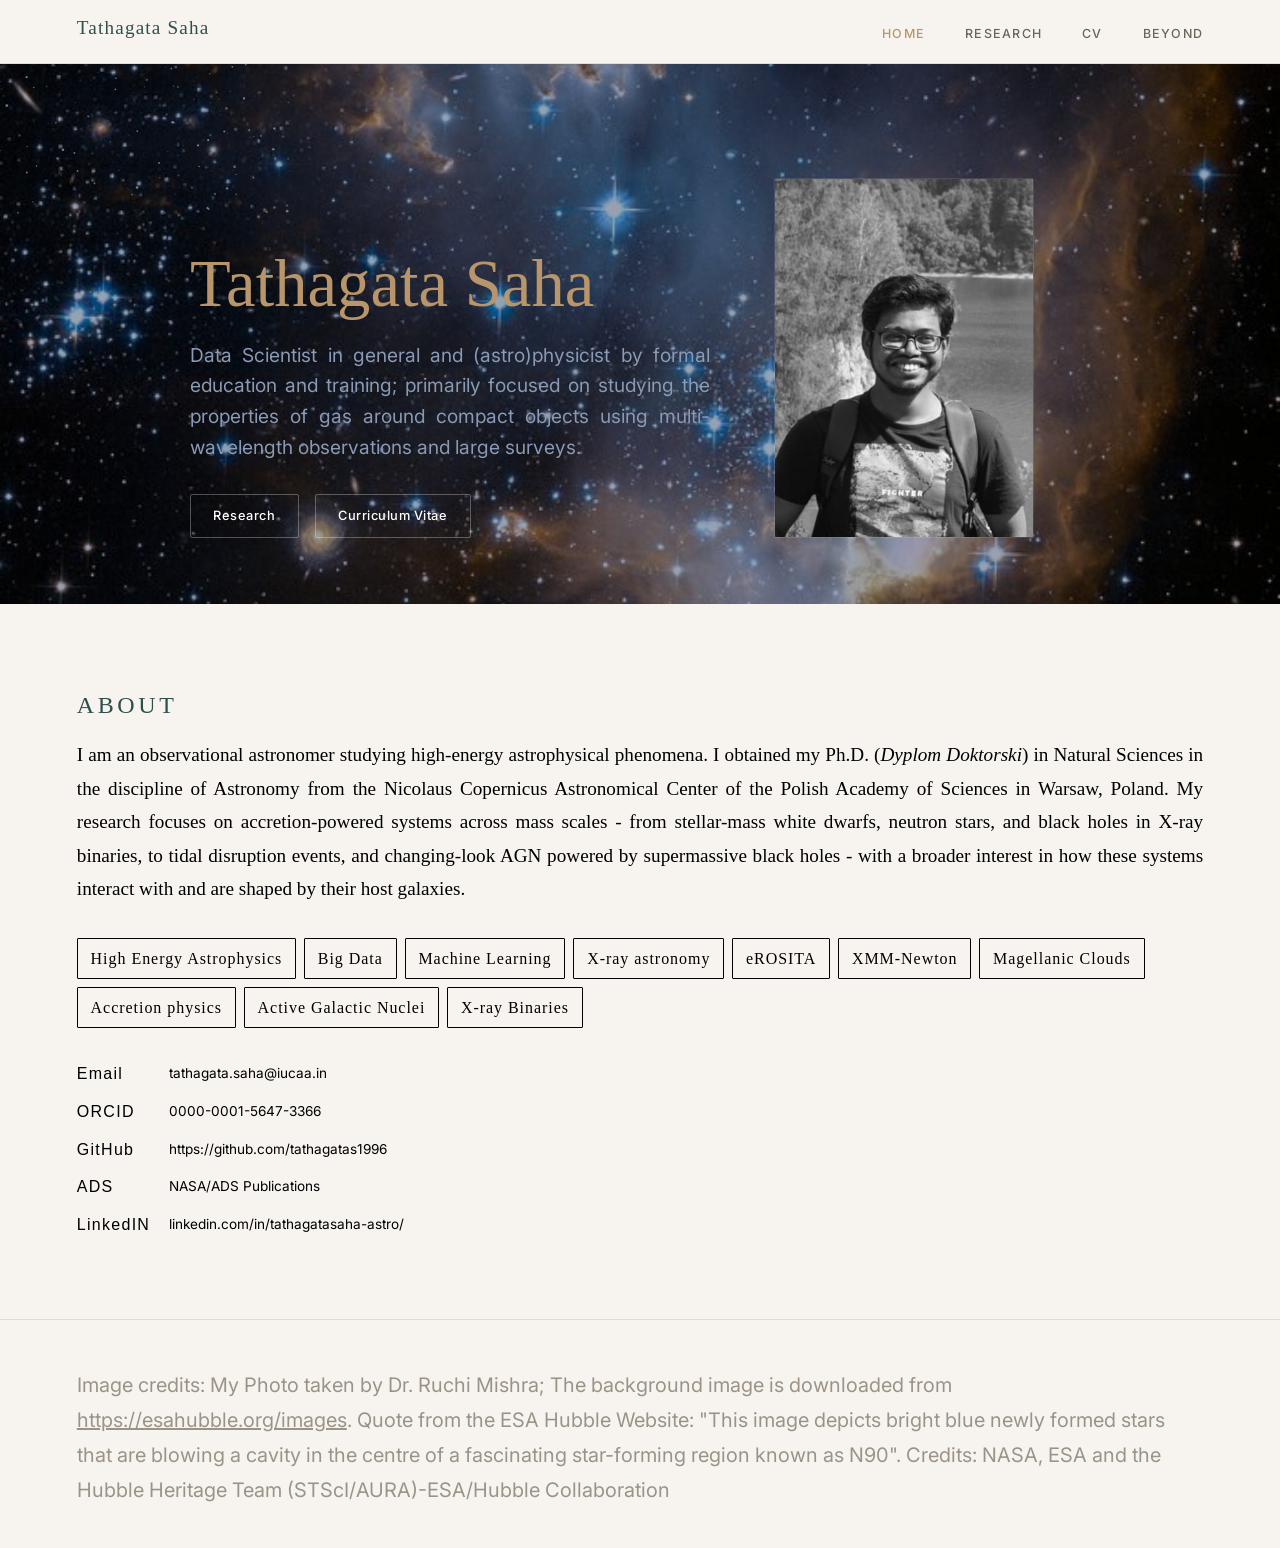
==== commit e983d69d: "many changes to all pages." ====
--- a/index.html
+++ b/index.html
@@ -53,7 +53,7 @@
           <div>
             <div class="about-bio" style="font-family: Calibri;color:black; font-size: 1.2rem">
               <p>
-                  I am an observational astronomer studying high-energy astrophysical phenomena (X-ray astronomy). 
+                  I am an observational astronomer studying high-energy astrophysical phenomena. 
                   I obtained my Ph.D. (<em>Dyplom Doktorski</em>) in Natural Sciences in the discipline of Astronomy 
                   from the Nicolaus Copernicus Astronomical Center of the Polish Academy of Sciences in Warsaw, Poland. 
                   My research focuses on accretion-powered systems across mass scales - from stellar-mass white dwarfs, 
